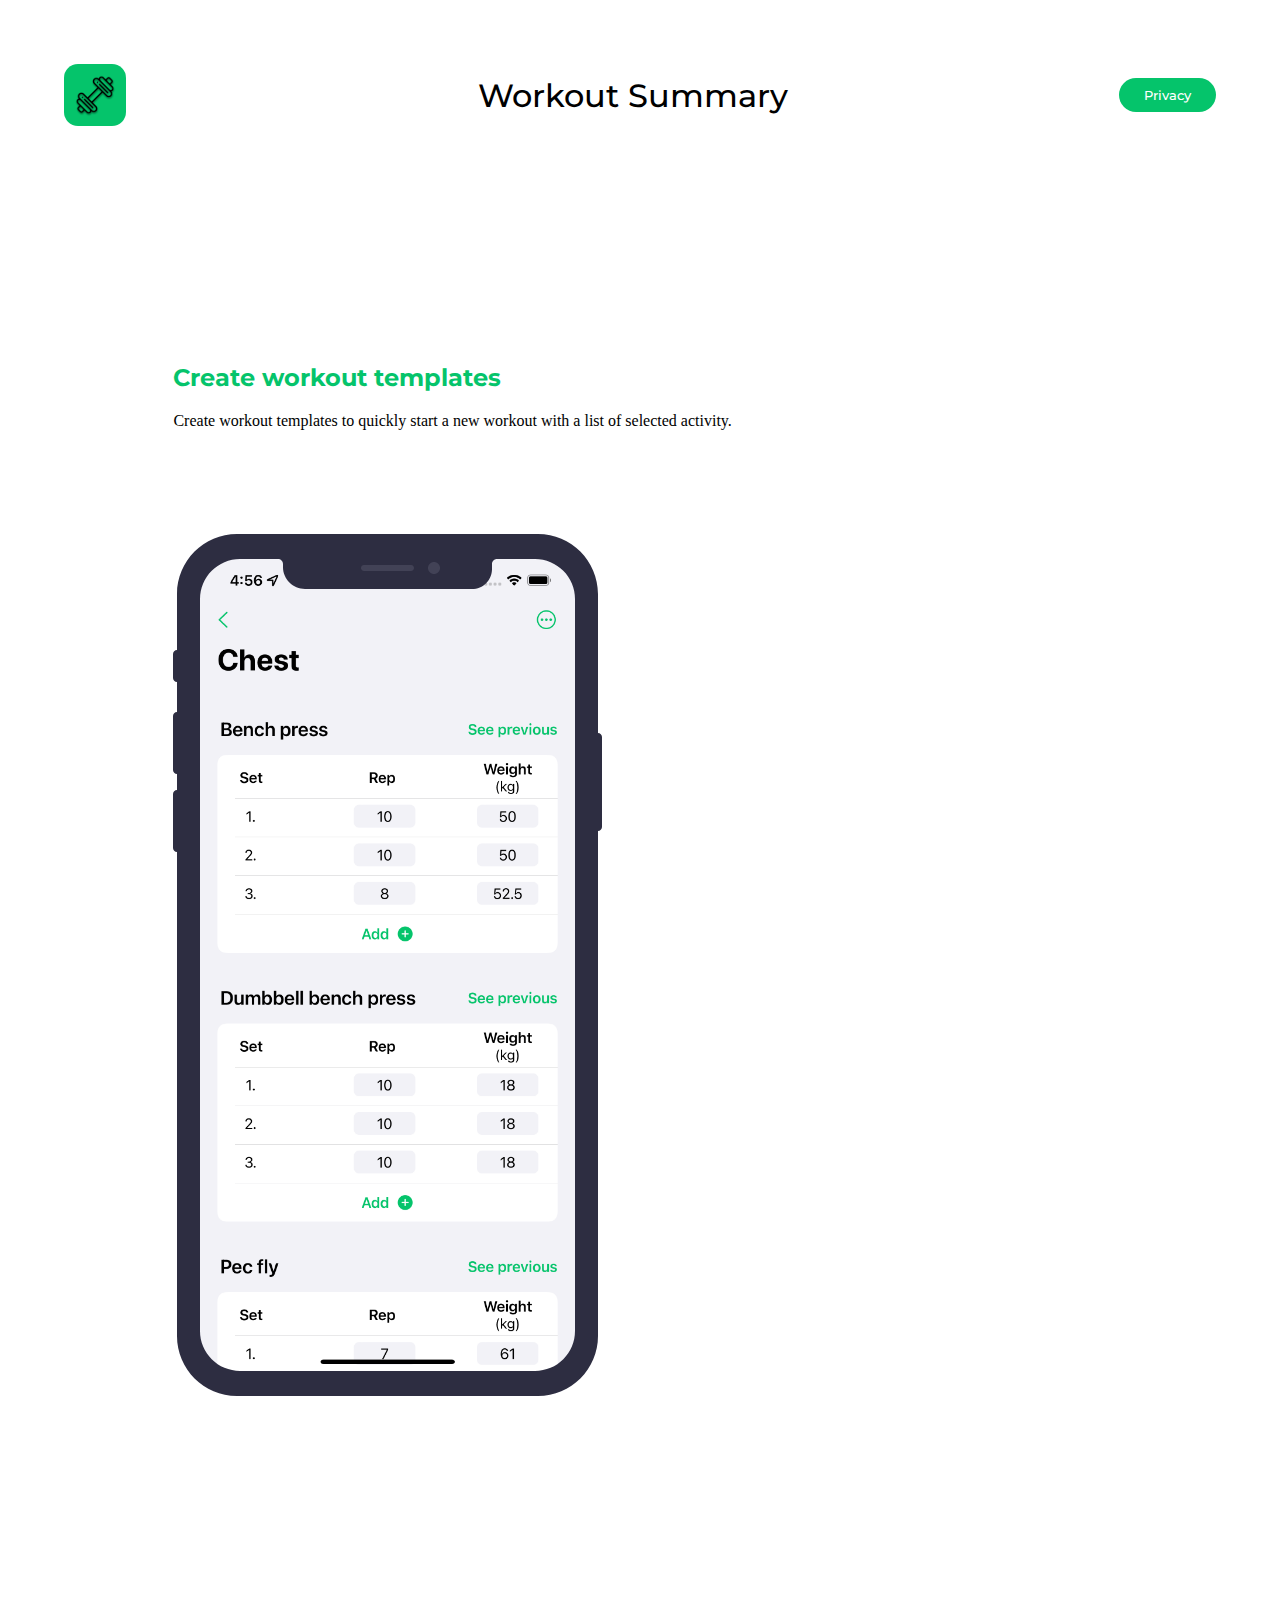
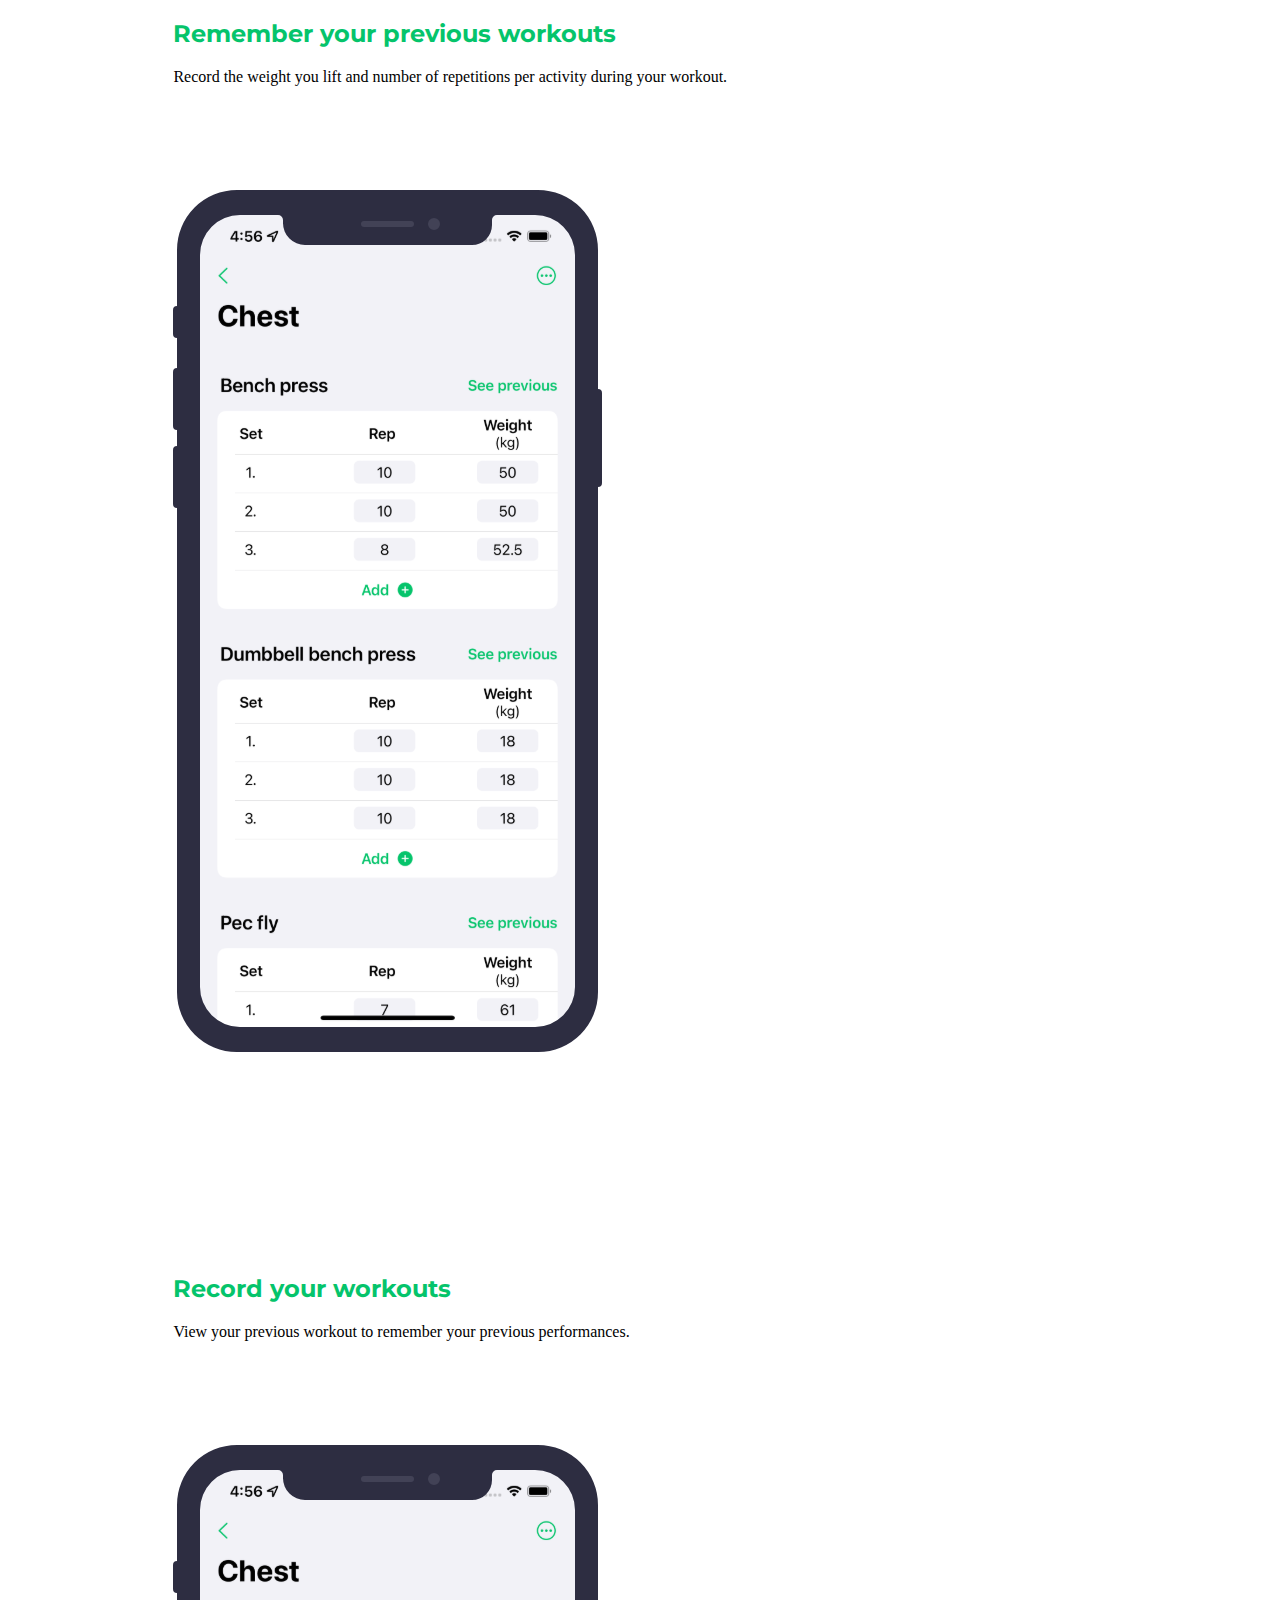
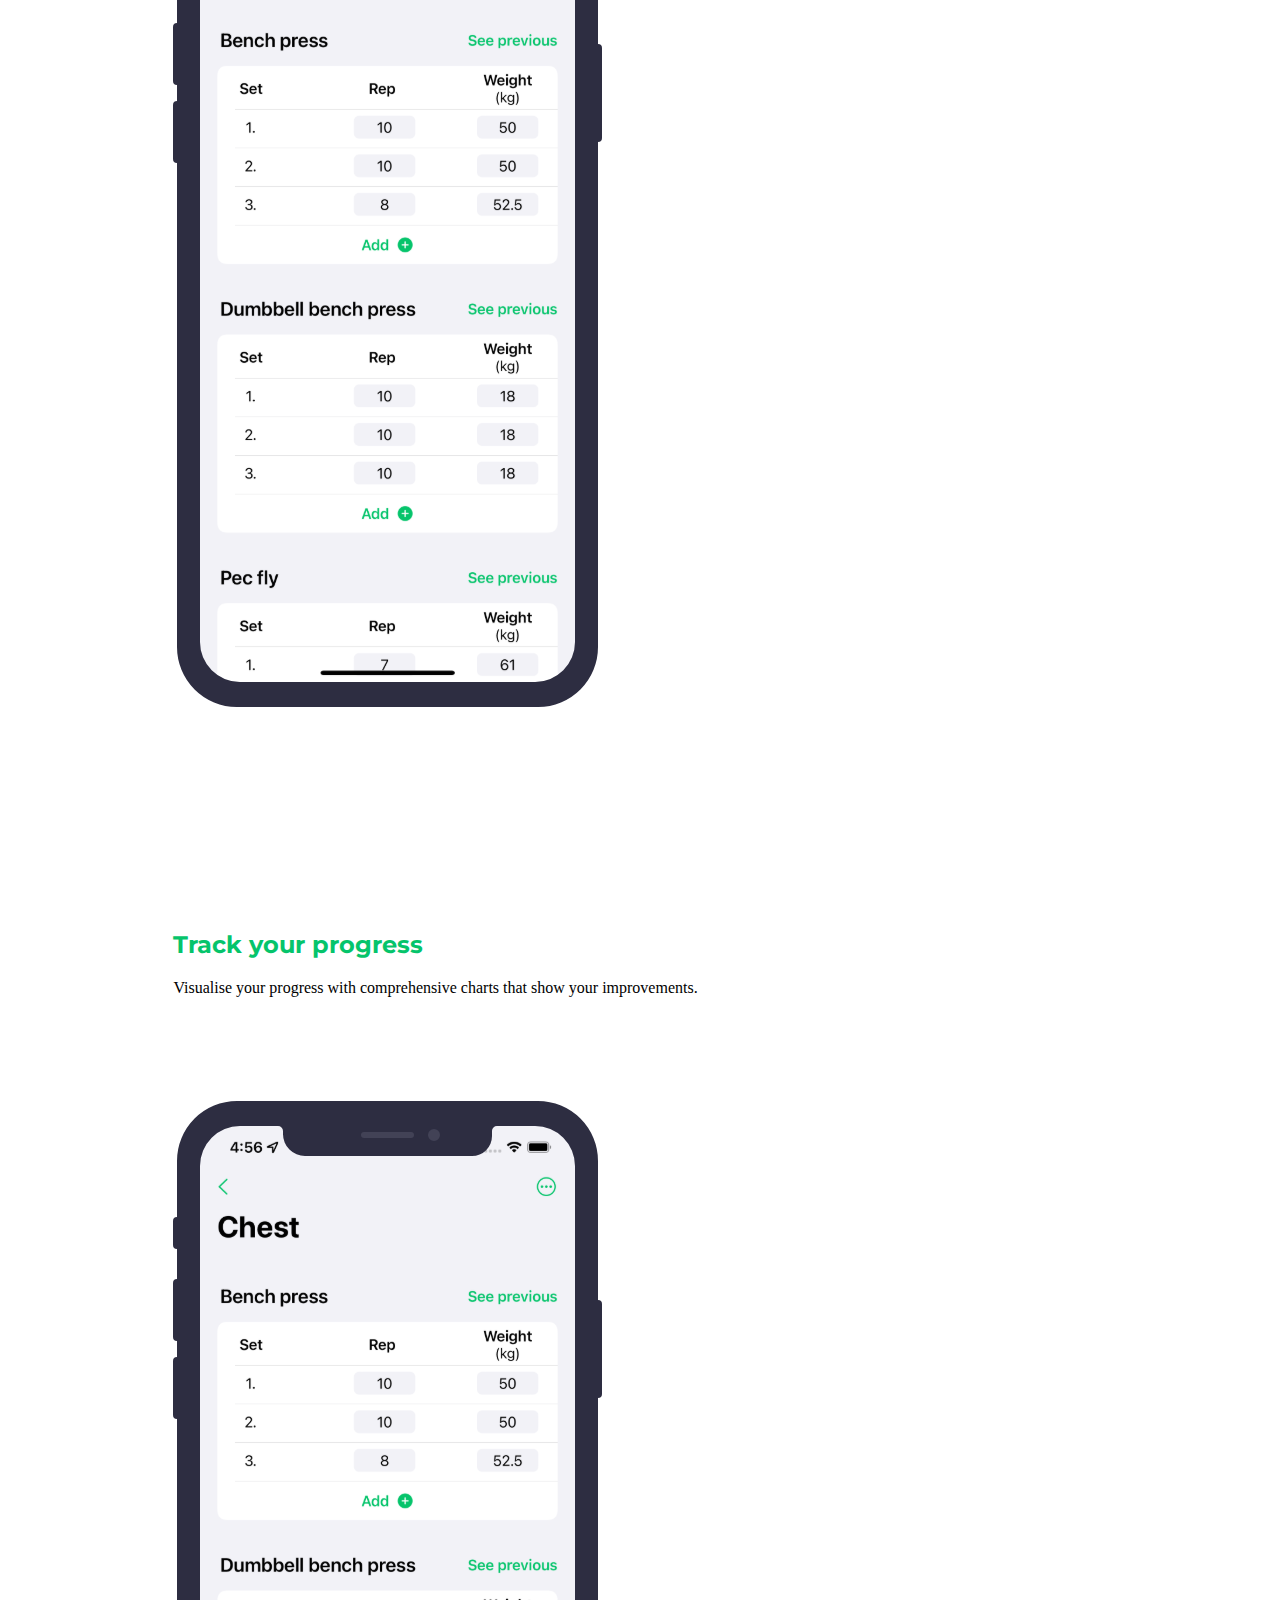
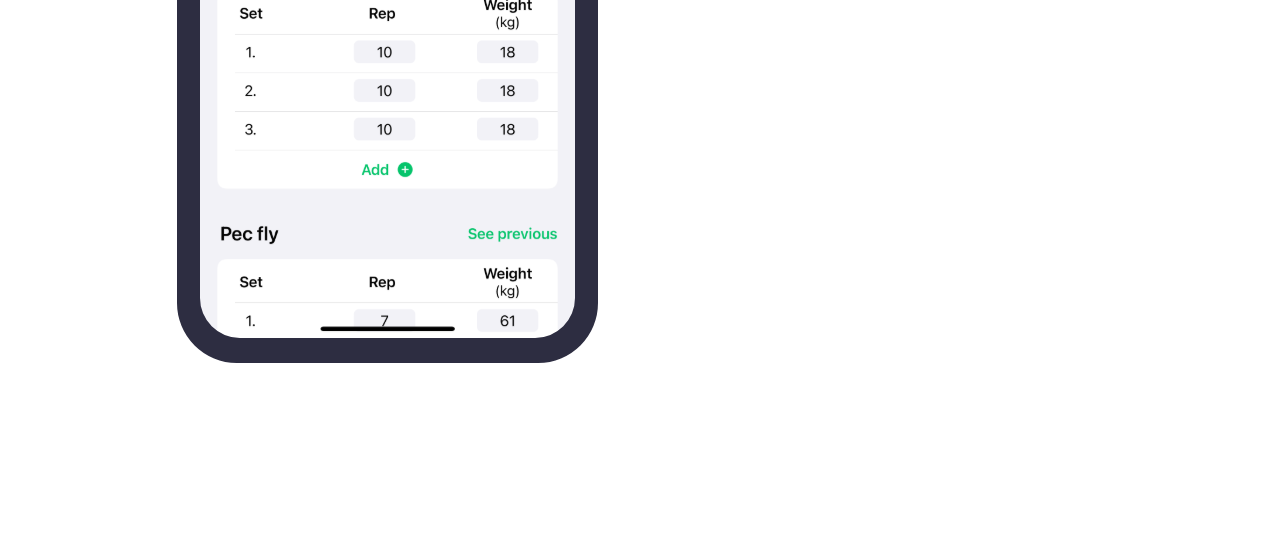
==== index.html @ c7b6e9f0 "Update" ====
<!Doctype html>
<head>
    <title>Workout Summary - The easiest way to record your workouts.</title>
    <meta http-equiv="Content-Type" content="text/html; charset=UTF-8" />
    <meta name="Mael RB">
    <link rel="stylesheet" href="styles/styles.css">
  </head>

  <body>
    <header>
        <img class="logo" src="images/logo.svg" alt="logo">
        <h1>Workout Summary</h1>
        <a class="cta" href="privacyPolicy.html"><button>Privacy</button></a>
    </header>


    <div class="list">

        <div class="item">

        <div class="description">
            <h2>Create workout templates</h2>
            <p class="description">
                Create workout templates to quickly start a new workout with a list of selected activity.
            </p>
        </div>

          <div class="image">
            <img class="image" src="images/black-mockup.png" />
          </div>

        </div>
      
        <div class="item">

          <div class="description">
            <h2>Remember your previous workouts</h2>
            <p class="description">
                Record the weight you lift and number of repetitions per activity during your workout.
            </p>
          </div>

          <div class="image">
            <img class="image" src="images/black-mockup.svg" />
          </div>

        </div>

        <div class="item">
  
            <div class="description">
              <h2>Record your workouts</h2>
              <p class="description">
                View your previous workout to remember your previous performances.
              </p>
            </div>

            <div class="image">
                <img class="image" src="images/black-mockup.svg" />
            </div>
  
          </div>

          <div class="item">
  
            <div class="description">
              <h2>Track your progress</h2>
              <p class="description">
                Visualise your progress with comprehensive charts that show your improvements.
              </p>
            </div>

            <div class="image">
                <img class="image" src="images/black-mockup.svg" />
            </div>
  
          </div>

      </div>

  </body>

</html>
---- styles/styles.css ----
@import url('https://fonts.googleapis.com/css?family=Montserrat:500');
@import url('https://fonts.googleapis.com/css?family=Montserrat:300');

* {
    box-sizing: border-box;
    margin: 0;
    padding: 0;
    background-color: #ffffff;
}

h1 {
    font-family: "Montserrat", sans-serif;
    font-weight: 500;
    color: #000000;
    text-decoration: none;
}

h2 {
    font-family: "Montserrat", sans-serif;
    color: #05C46B;
    padding-bottom: 20px;
}

header {
    display: flex;
    justify-content: space-between;
    align-items: center;
    padding: 5%;
}

div {
    padding: 5%;
}

.logo {
    padding-right: 20px;
}



button {
    font-family: "Montserrat", sans-serif;
    font-weight: 500;
    padding: 9px 25px;
    background-color: #05C46B;
    border: none;
    border-radius: 50px;
    cursor: pointer;
    transition: all 0.3s ease 0s;
    color: white;
}

.image {
    align-items: center;
}
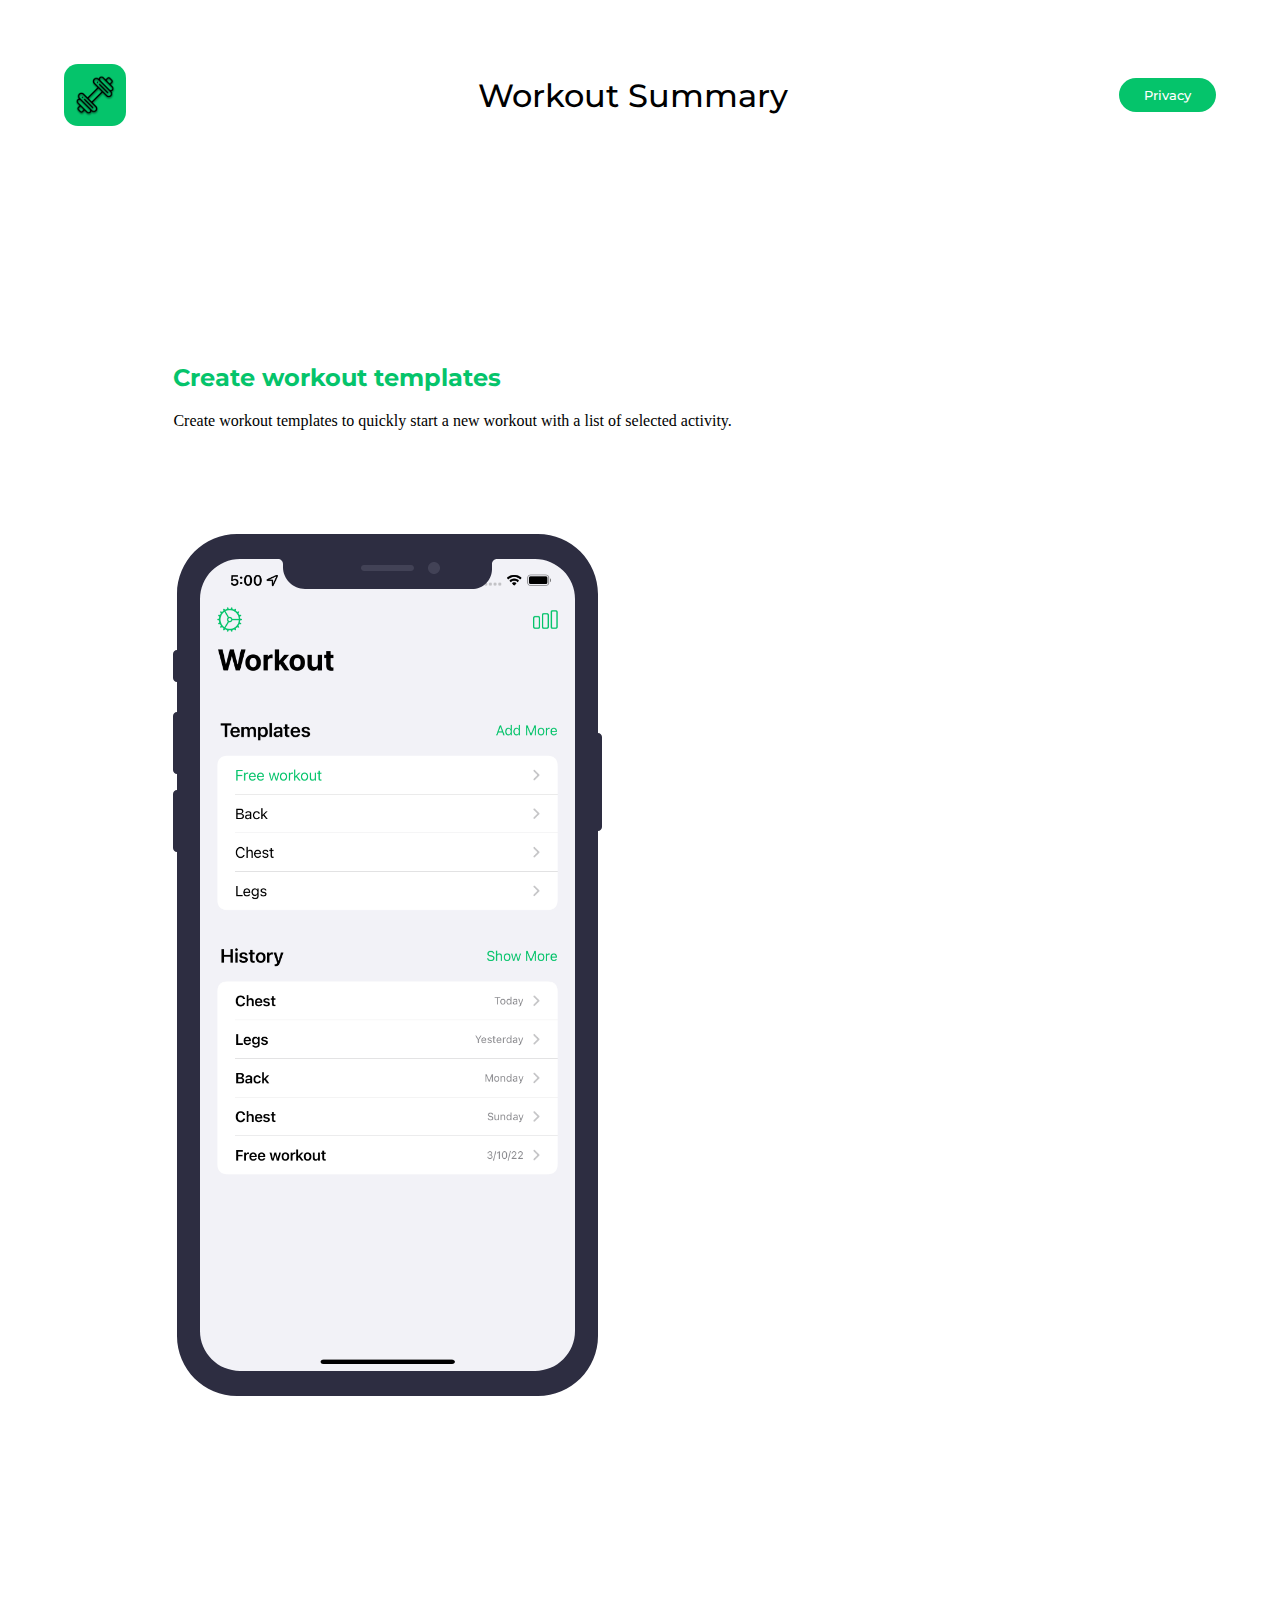
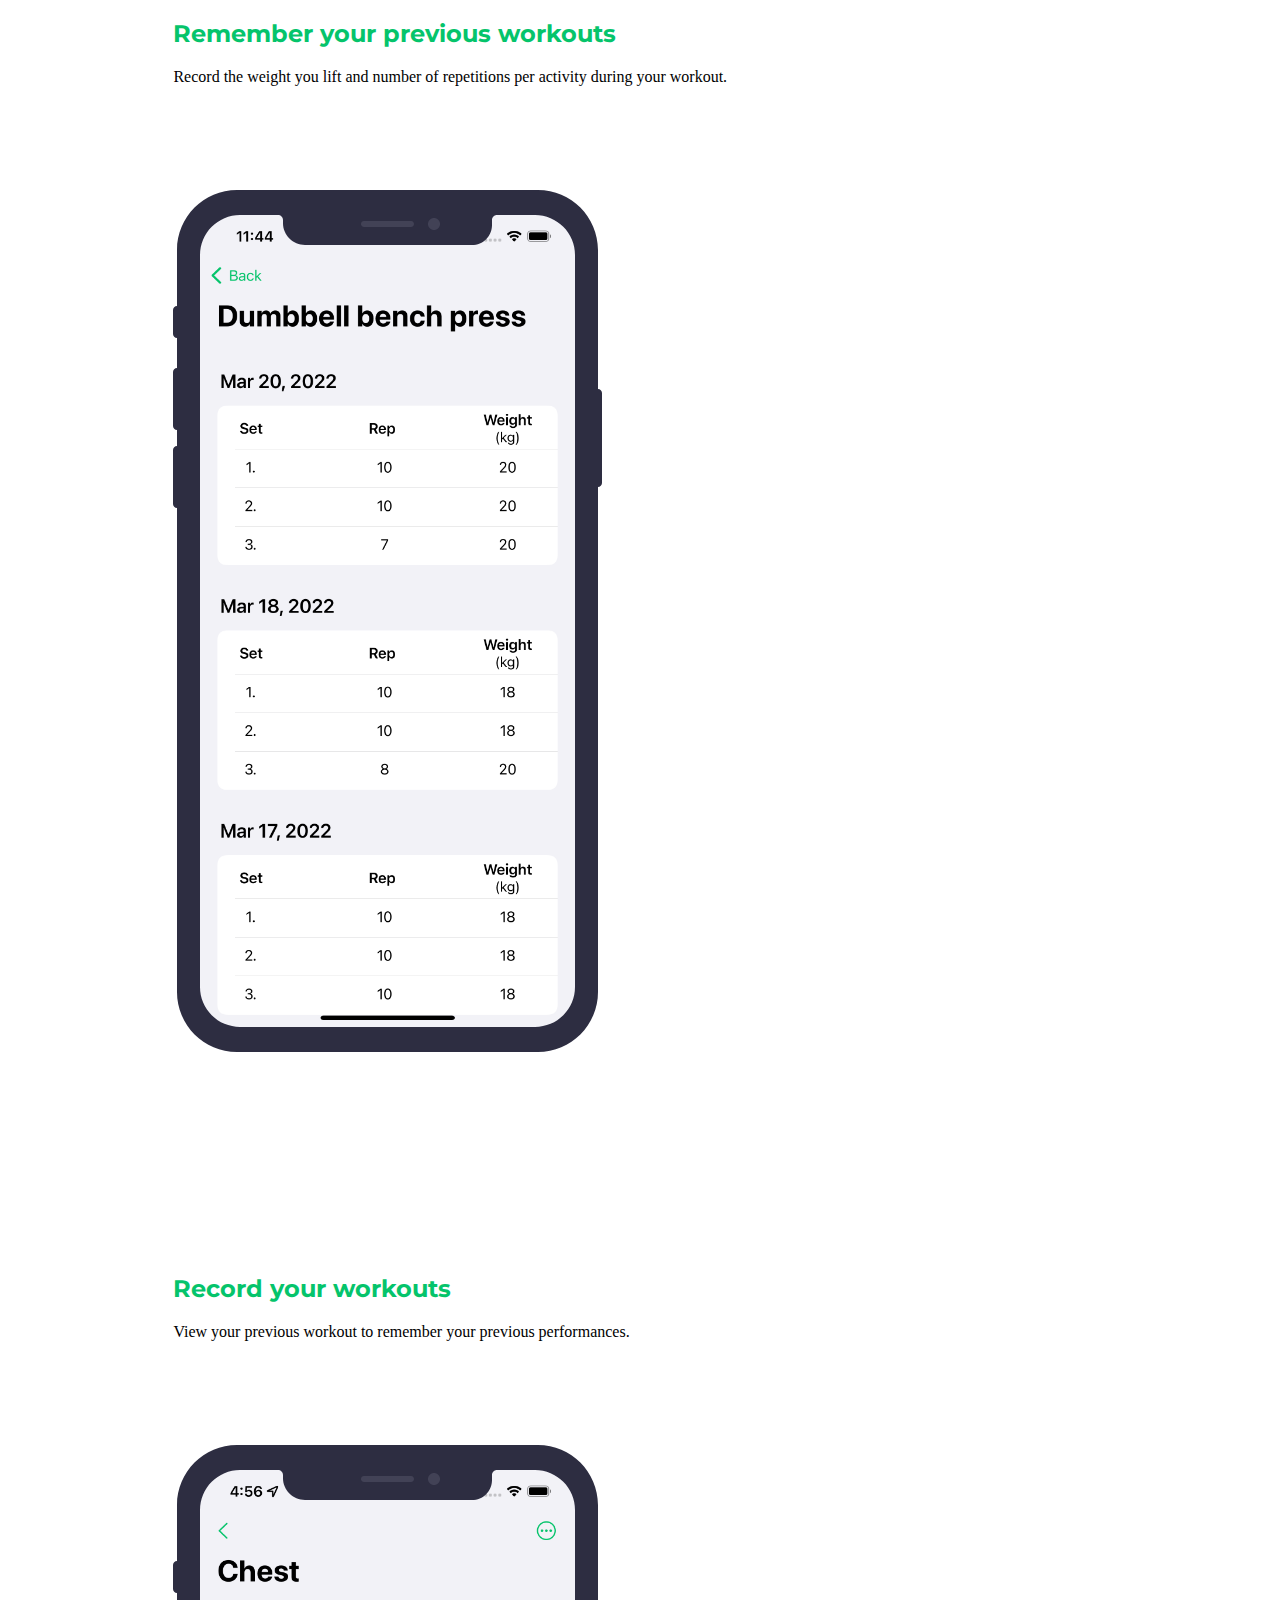
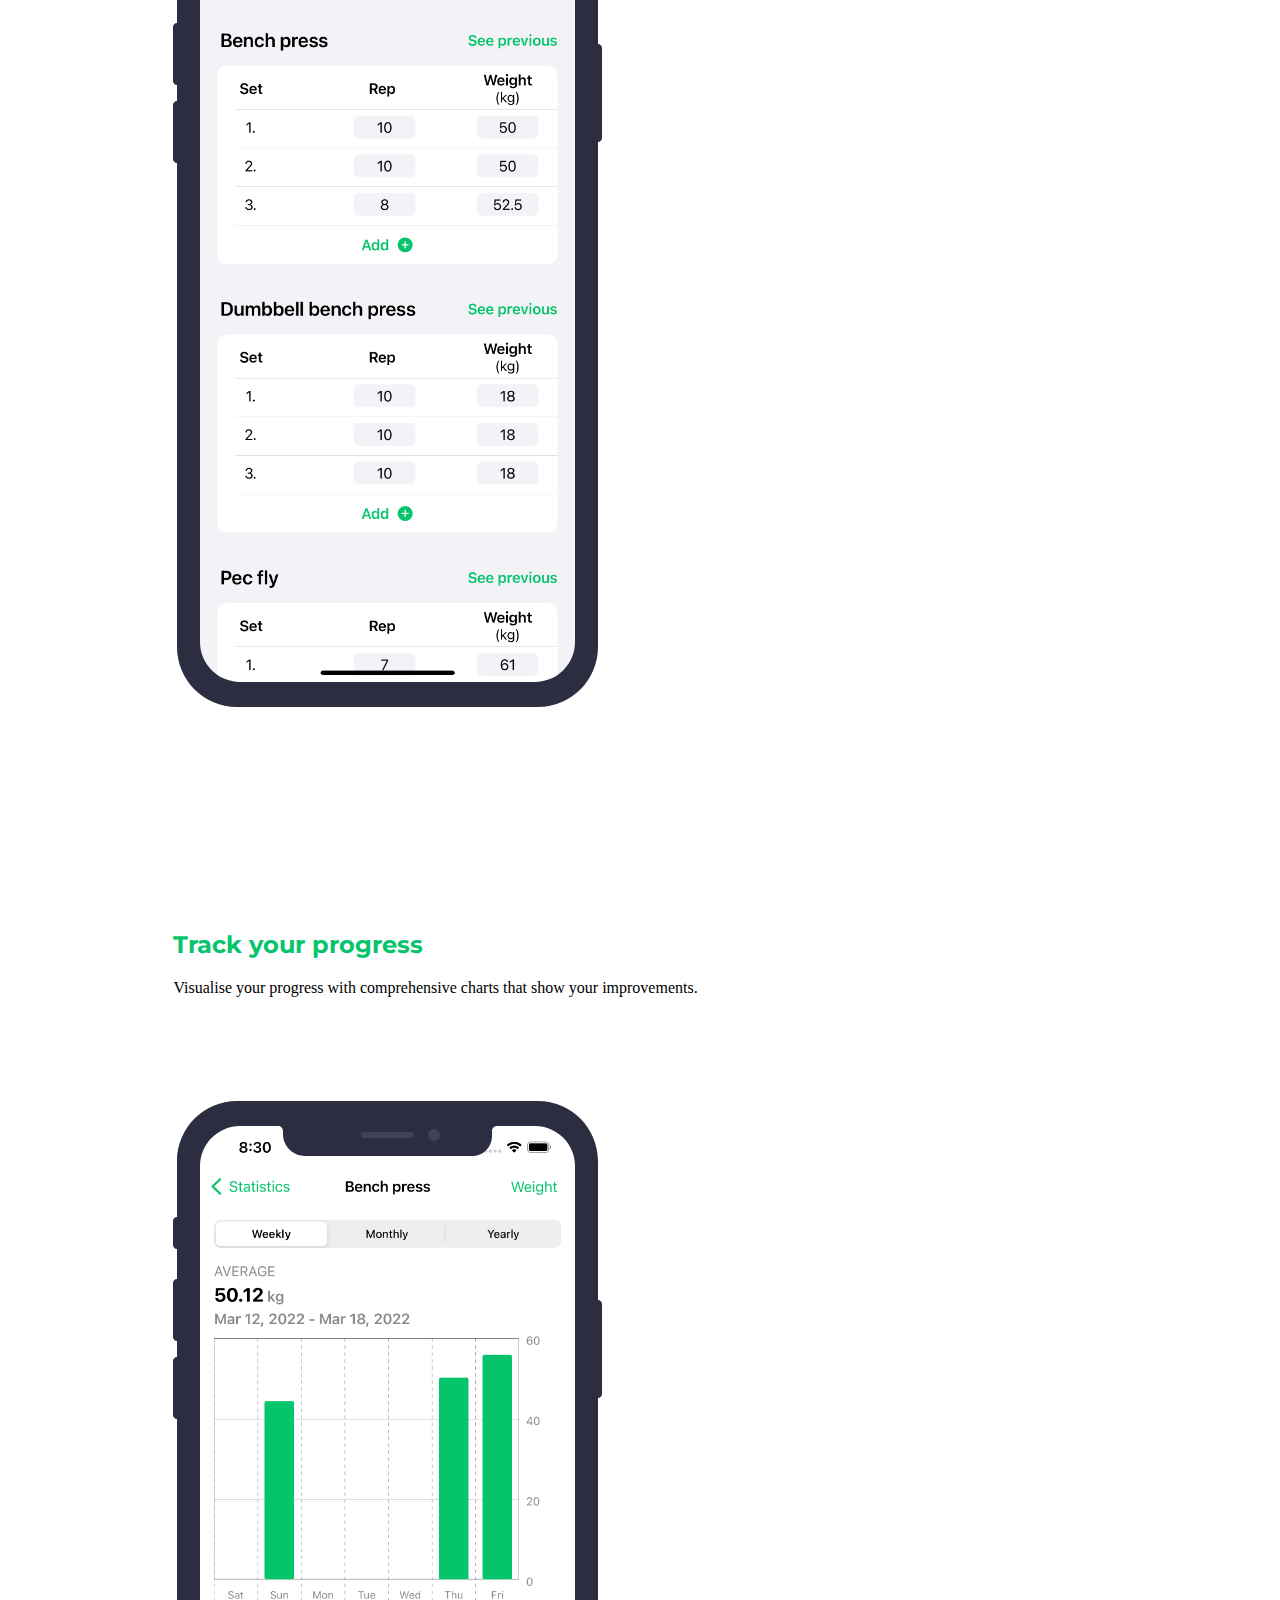
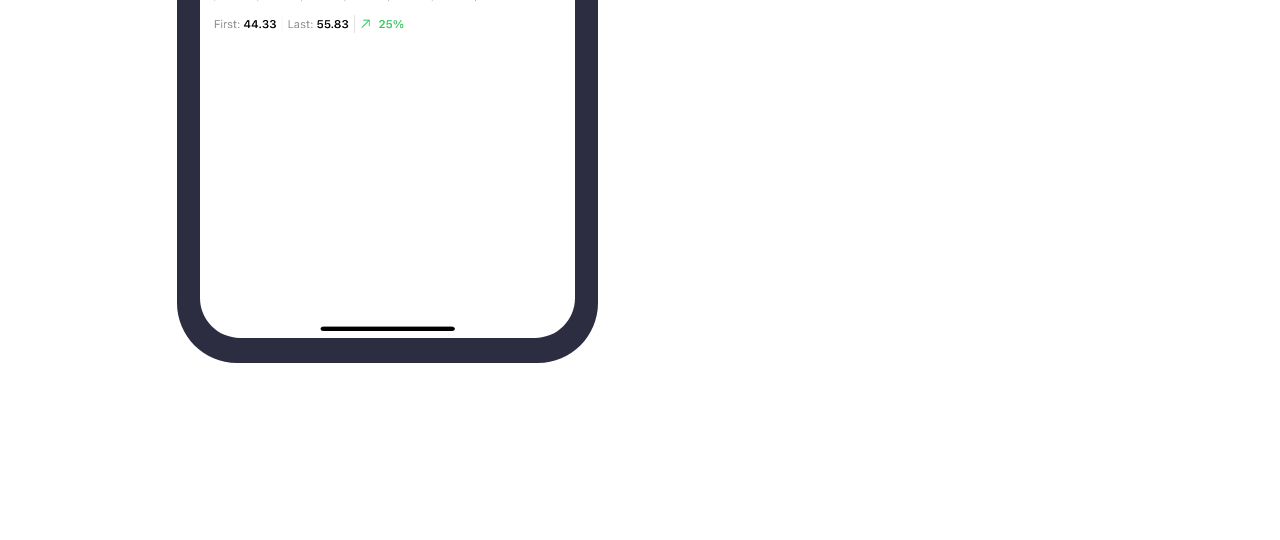
==== commit 251c8133: "Add mockups" ====
--- a/index.html
+++ b/index.html
@@ -26,7 +26,7 @@
         </div>
 
           <div class="image">
-            <img class="image" src="images/black-mockup.png" />
+            <img class="image" src="images/main-mockup.png" />
           </div>
 
         </div>
@@ -41,7 +41,7 @@
           </div>
 
           <div class="image">
-            <img class="image" src="images/black-mockup.svg" />
+            <img class="image" src="images/history-mockup.png" />
           </div>
 
         </div>
@@ -56,7 +56,7 @@
             </div>
 
             <div class="image">
-                <img class="image" src="images/black-mockup.svg" />
+                <img class="image" src="images/record-mockup.png" />
             </div>
   
           </div>
@@ -71,7 +71,7 @@
             </div>
 
             <div class="image">
-                <img class="image" src="images/black-mockup.svg" />
+                <img class="image" src="images/stats-mockup.png" />
             </div>
   
           </div>
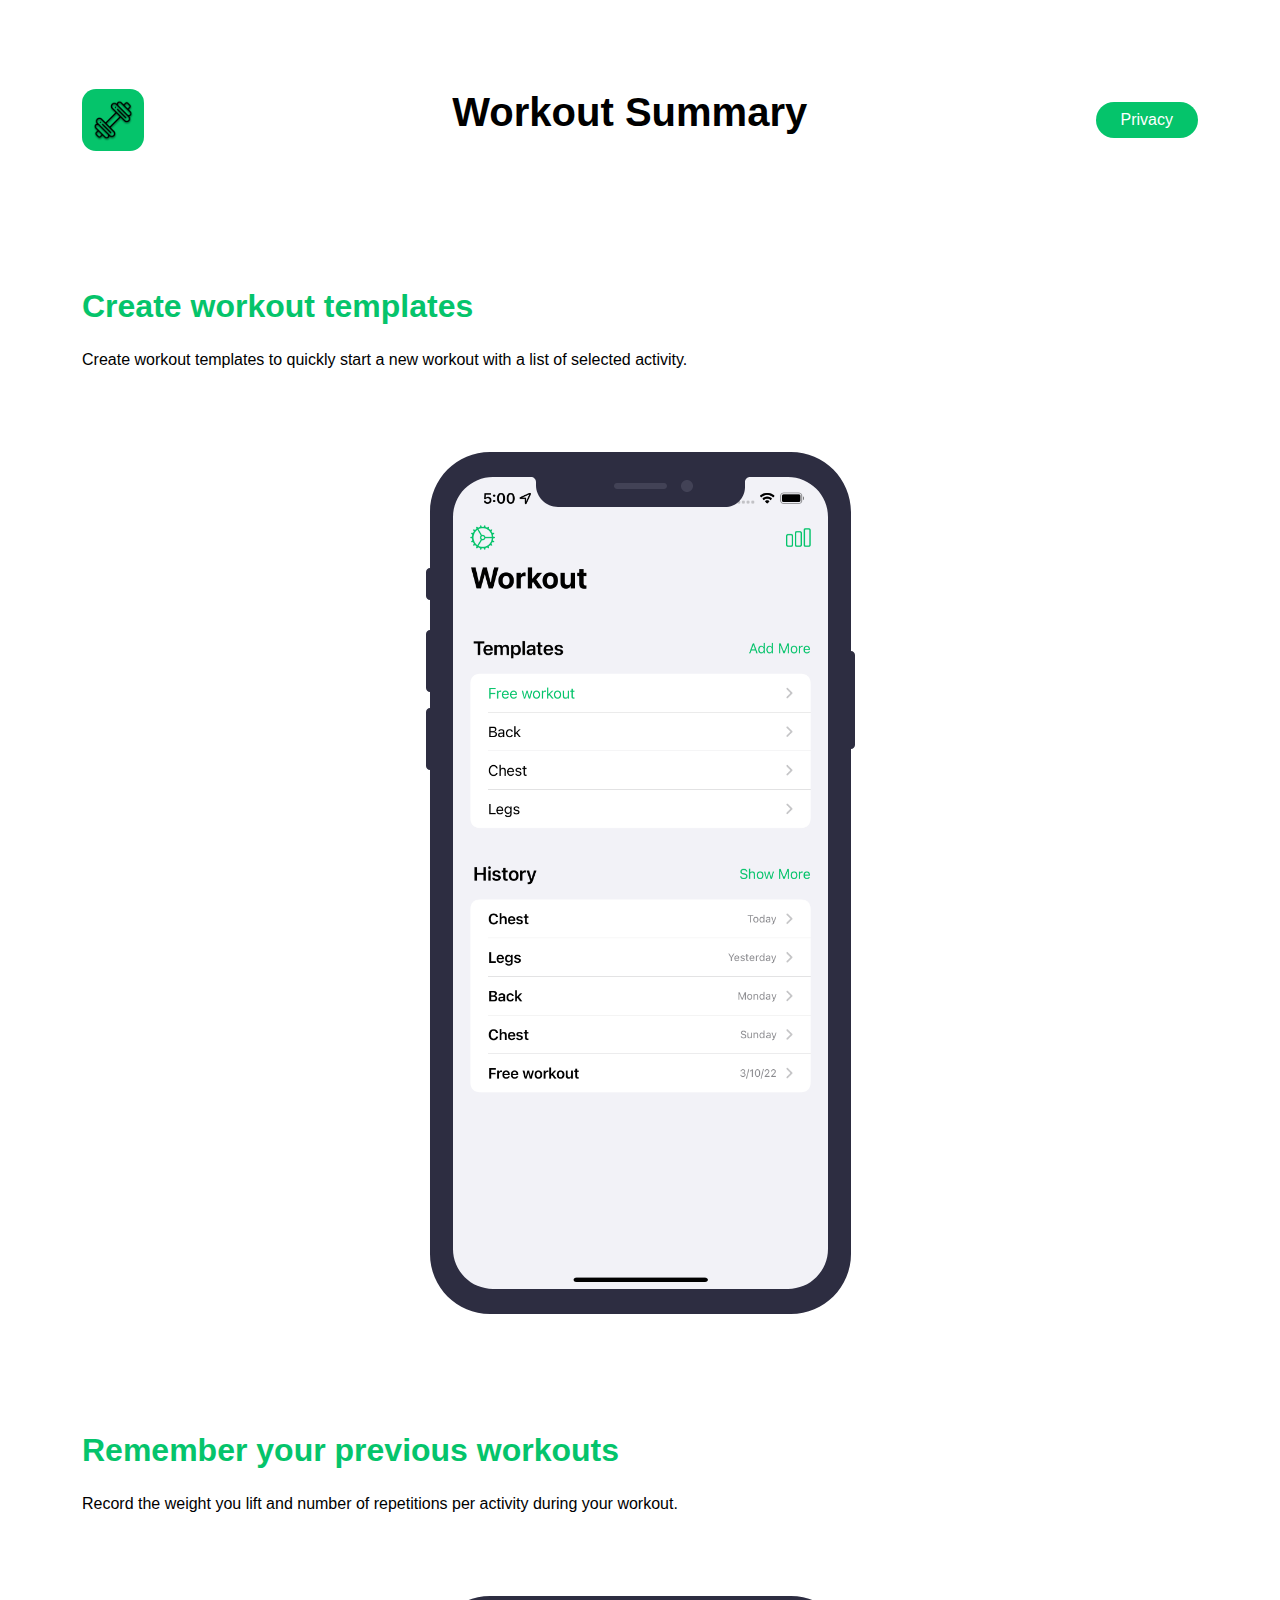
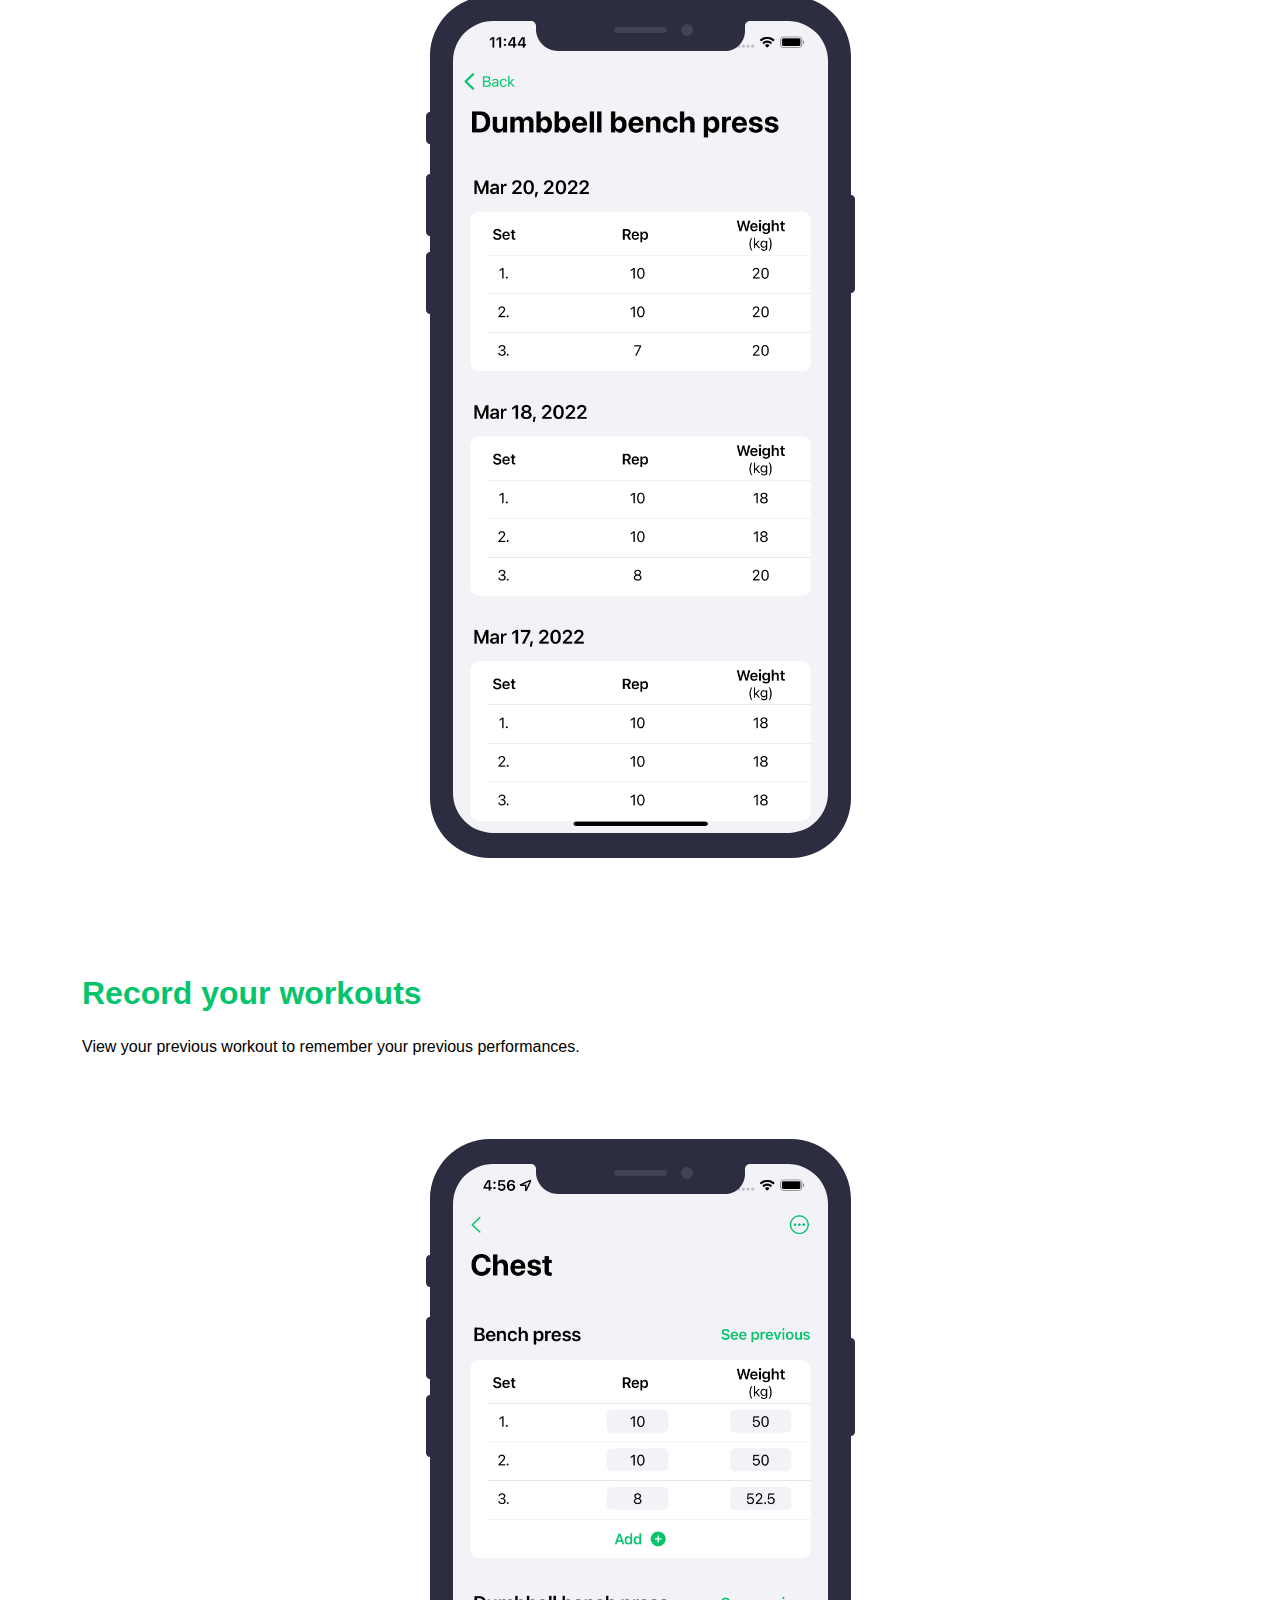
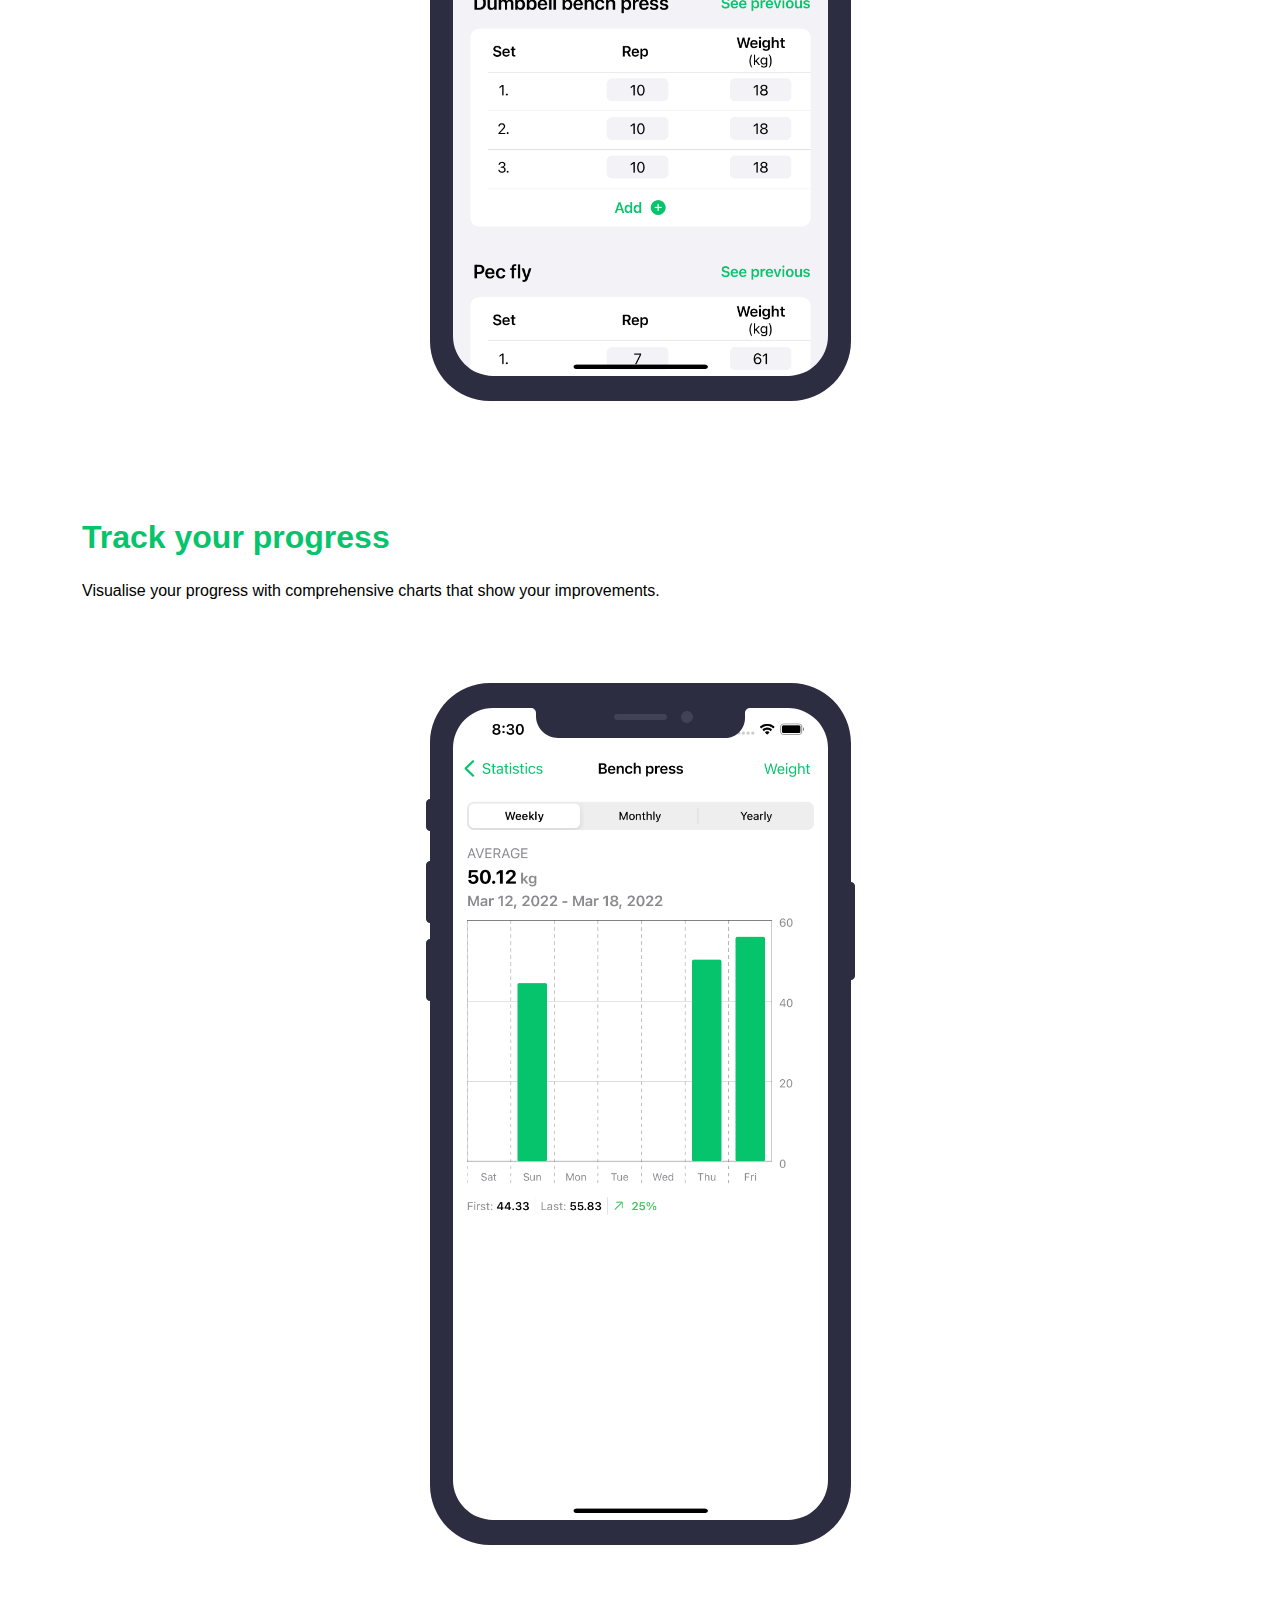
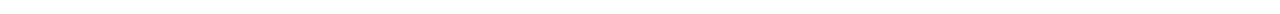
==== commit edb3b246: "Update" ====
--- a/index.html
+++ b/index.html
@@ -4,6 +4,7 @@
     <meta http-equiv="Content-Type" content="text/html; charset=UTF-8" />
     <meta name="Mael RB">
     <link rel="stylesheet" href="styles/styles.css">
+    <link rel="icon" type="image/x-icon" href="/images/logo.svg">
   </head>
 
   <body>
@@ -14,69 +15,49 @@
     </header>
 
 
-    <div class="list">
+    <div class="description">
+        <h2>Create workout templates</h2>
+        <p class="description">
+            Create workout templates to quickly start a new workout with a list of selected activity.
+        </p>
+    </div>
 
-        <div class="item">
+    <div class="image">
+        <img class="image" src="images/main-mockup.png" />
+    </div>
+  
+    <div class="description">
+        <h2>Remember your previous workouts</h2>
+        <p class="description">
+            Record the weight you lift and number of repetitions per activity during your workout.
+        </p>
+    </div>
 
-        <div class="description">
-            <h2>Create workout templates</h2>
-            <p class="description">
-                Create workout templates to quickly start a new workout with a list of selected activity.
-            </p>
-        </div>
+    <div class="image">
+        <img class="image" src="images/history-mockup.png" />
+    </div>
 
-          <div class="image">
-            <img class="image" src="images/main-mockup.png" />
-          </div>
+    <div class="description">
+        <h2>Record your workouts</h2>
+        <p class="description">
+          View your previous workout to remember your previous performances.
+        </p>
+    </div>
 
-        </div>
-      
-        <div class="item">
+    <div class="image">
+        <img class="image" src="images/record-mockup.png" />
+    </div>
 
-          <div class="description">
-            <h2>Remember your previous workouts</h2>
-            <p class="description">
-                Record the weight you lift and number of repetitions per activity during your workout.
-            </p>
-          </div>
+    <div class="description">
+        <h2>Track your progress</h2>
+        <p class="description">
+          Visualise your progress with comprehensive charts that show your improvements.
+        </p>
+    </div>
 
-          <div class="image">
-            <img class="image" src="images/history-mockup.png" />
-          </div>
-
-        </div>
-
-        <div class="item">
-  
-            <div class="description">
-              <h2>Record your workouts</h2>
-              <p class="description">
-                View your previous workout to remember your previous performances.
-              </p>
-            </div>
-
-            <div class="image">
-                <img class="image" src="images/record-mockup.png" />
-            </div>
-  
-          </div>
-
-          <div class="item">
-  
-            <div class="description">
-              <h2>Track your progress</h2>
-              <p class="description">
-                Visualise your progress with comprehensive charts that show your improvements.
-              </p>
-            </div>
-
-            <div class="image">
-                <img class="image" src="images/stats-mockup.png" />
-            </div>
-  
-          </div>
-
-      </div>
+    <div class="image">
+        <img class="image" src="images/stats-mockup.png" />
+    </div>
 
   </body>
 
--- a/styles/styles.css
+++ b/styles/styles.css
@@ -1,24 +1,24 @@
-@import url('https://fonts.googleapis.com/css?family=Montserrat:500');
-@import url('https://fonts.googleapis.com/css?family=Montserrat:300');
-
-* {
-    box-sizing: border-box;
-    margin: 0;
-    padding: 0;
-    background-color: #ffffff;
+body {
+    background: #fff;
+    color: #000;
+    font-family: Helvetica Neue, Helvetica, Arial, sans-serif;
+    font-size: 16px;
+    line-height: 28px;
+    margin:0;
+    padding: 20px;
 }
 
+
 h1 {
-    font-family: "Montserrat", sans-serif;
-    font-weight: 500;
+    font-family: Helvetica Neue, Helvetica, Arial, sans-serif;
+    font-size: 32px;
     color: #000000;
     text-decoration: none;
 }
 
-h2 {
-    font-family: "Montserrat", sans-serif;
-    color: #05C46B;
-    padding-bottom: 20px;
+p {
+    font-family: Helvetica Neue, Helvetica, Arial, sans-serif;
+    font-size: 16px;
 }
 
 header {
@@ -26,6 +26,19 @@
     justify-content: space-between;
     align-items: center;
     padding: 5%;
+}
+
+button {
+    font-family: Helvetica Neue, Helvetica, Arial, sans-serif;
+    font-size: 16px;
+    font-weight: 500;
+    padding: 9px 25px;
+    background-color: #05C46B;
+    border: none;
+    border-radius: 50px;
+    cursor: pointer;
+    transition: all 0.3s ease 0s;
+    color: white;
 }
 
 div {
@@ -36,20 +49,122 @@
     padding-right: 20px;
 }
 
+h1, h2, h3, h4, h5, h6, li, p {
+    margin:0 0 16px
+}
+
+h1 {
+    font-size: 40px;
+    line-height:60px
+}
+
+h1, h2 {
+    font-weight:700;
+}
+
+h2 {
+    font-size: 32px;
+    line-height:48px;
+    color: #05C46B;
+}
+
+h3 {
+    font-size: 24px;
+    line-height:36px
+}
+
+h3, h4 {
+    font-weight:700
+}
+
+h4 {
+    font-size: 20px;
+    line-height:30px
+}
+
+h5, h6 {
+    font-size: 16px;
+    line-height: 24px;
+    font-weight:700
+}
+
+a {
+    text-decoration: none;
+    cursor: pointer;
+    color:#000
+}
+
+p {
+    font-size: 16px;
+}
 
 
-button {
-    font-family: "Montserrat", sans-serif;
-    font-weight: 500;
-    padding: 9px 25px;
-    background-color: #05C46B;
-    border: none;
-    border-radius: 50px;
-    cursor: pointer;
-    transition: all 0.3s ease 0s;
-    color: white;
+.visible {
+    display:block
+}
+
+.hidden {
+    display:none
+}
+
+.page {
+    width:100%
+}
+
+.container {
+    position: relative;
+    width: 90%;
+    max-width: 1024px;
+    margin:0 auto
+}
+
+.header {
+    padding:16px 0
+}
+
+.header .title {
+    font-size: 28px;
+    line-height: 42px;
+    font-weight:700
+}
+
+.content {
+    padding-bottom:32px
+}
+
+.translations-list-container {
+    border-bottom: 1px solid #eee;
+    padding-bottom: 16px;
+    margin:0 0 32px
+}
+
+.translations-list-container .translations-list {
+    margin: 0;
+    padding: 0;
+    list-style:none
+}
+
+.translations-list-container .translations-list .translations-list-item {
+    display: inline-block;
+    padding: 0;
+    margin: 0 8px 8px 0;
+    font-weight: 700;
+    color:#553df4
+}
+
+.translations-list-container .translations-list .translations-list-item a {
+    display: inline-block;
+    color: #553df4;
+    border: 1px solid #553df4;
+    border-radius: 32px;
+    padding: 4px 16px
 }
 
 .image {
-    align-items: center;
-}+    padding: 0;
+    padding-bottom: 2%;
+    display: block;
+    margin-left: auto;
+    margin-right: auto;
+}
+
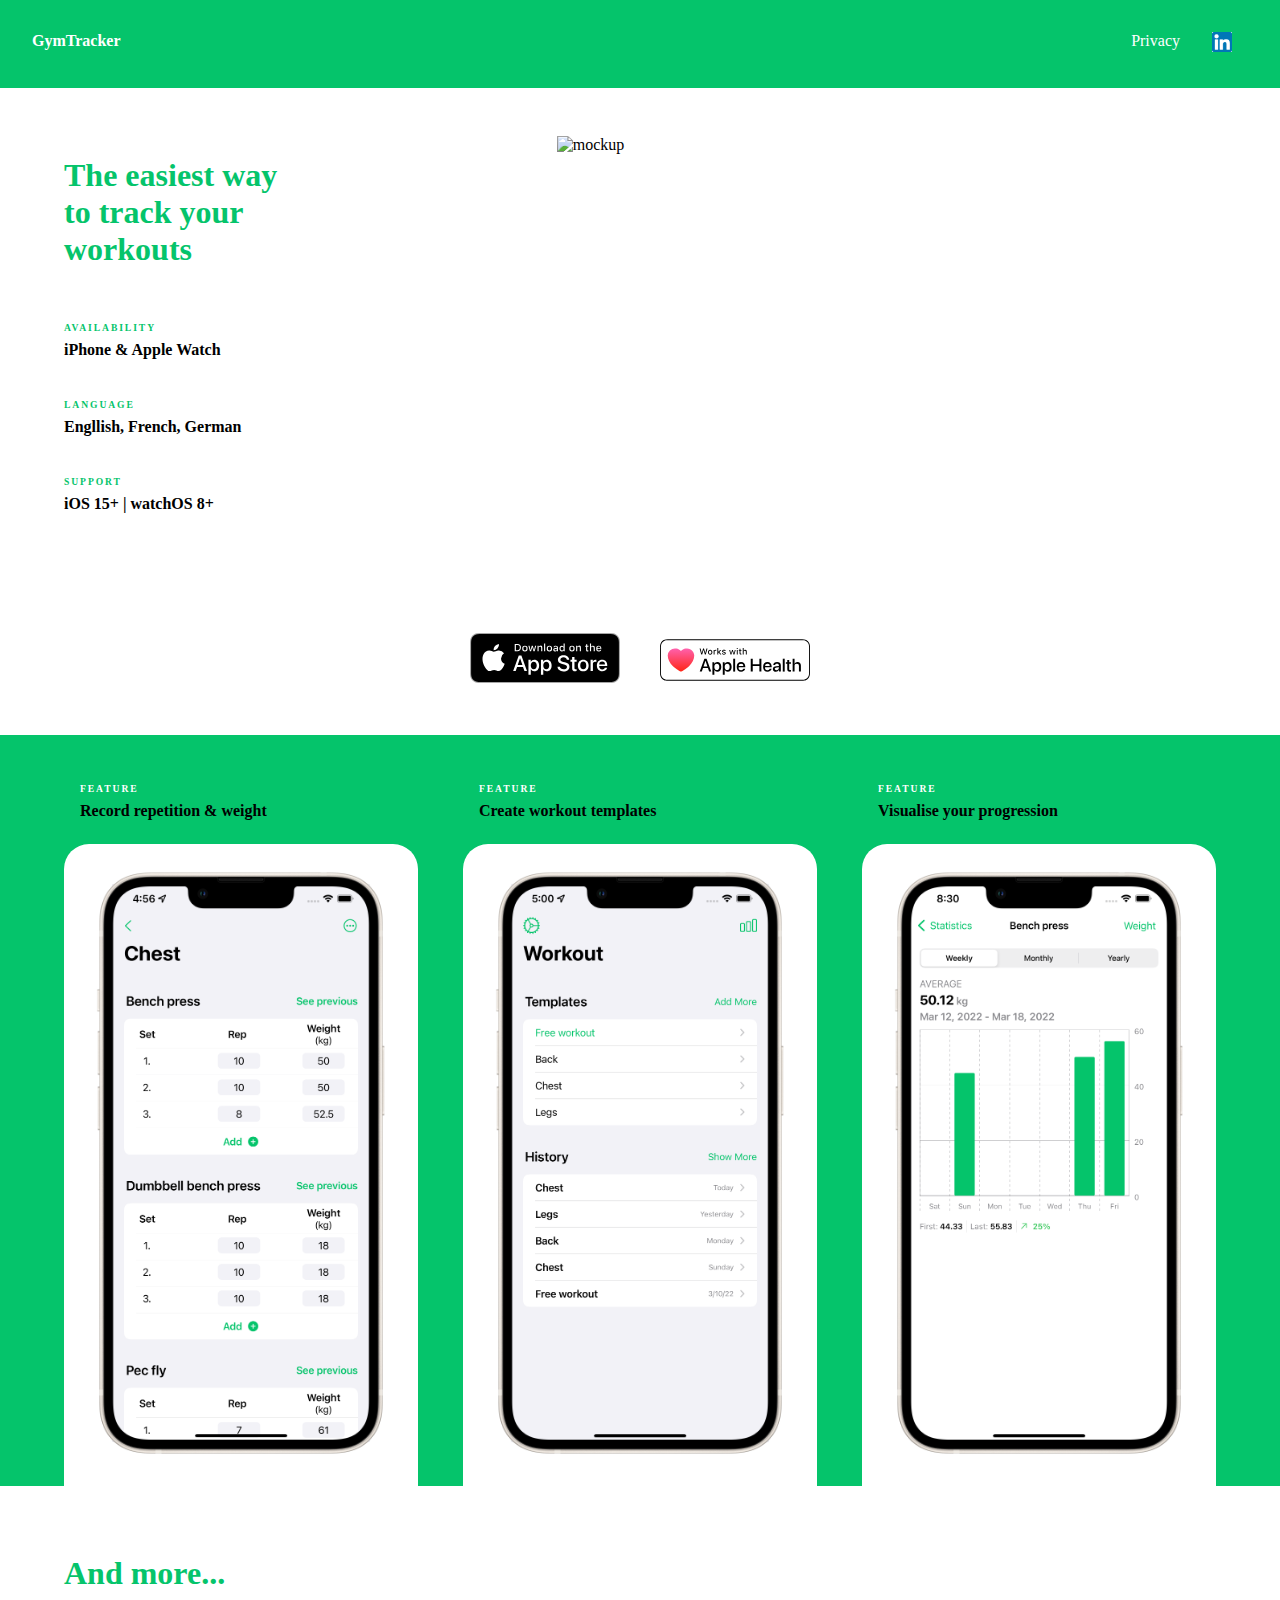
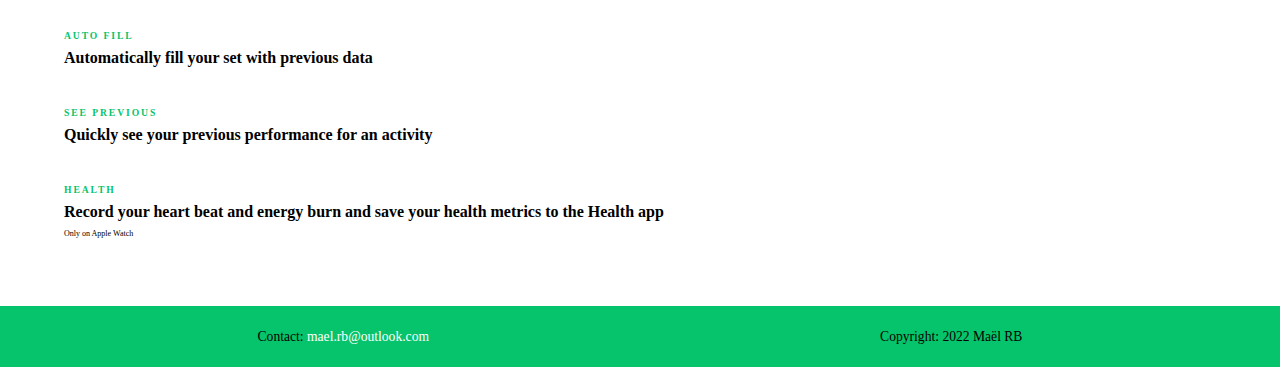
==== commit 22216a81: "New website" ====
--- a/index.html
+++ b/index.html
@@ -1,65 +1,115 @@
-<!Doctype html>
+<!DOCTYPE html>
+<html lang="en">
 <head>
-    <title>Workout Summary - The easiest way to record your workouts.</title>
-    <meta http-equiv="Content-Type" content="text/html; charset=UTF-8" />
-    <meta name="Mael RB">
-    <link rel="stylesheet" href="styles/styles.css">
-    <link rel="icon" type="image/x-icon" href="/images/logo.svg">
-  </head>
+    <meta charset="UTF-8">
+    <meta http-equiv="X-UA-Compatible" content="IE=edge">
+    <meta name="viewport" content="width=device-width, initial-scale=1.0">
+    <title>GymTracker</title>
+    <link rel="stylesheet" href="css/main.css">
+</head>
+<body>
+    <div class="nav-container">
+        <header>
+            <a href="index.html" class="logo">GymTracker</a>
 
-  <body>
-    <header>
-        <img class="logo" src="images/logo.svg" alt="logo">
-        <h1>Workout Summary</h1>
-        <a class="cta" href="privacyPolicy.html"><button>Privacy</button></a>
-    </header>
-
-
-    <div class="description">
-        <h2>Create workout templates</h2>
-        <p class="description">
-            Create workout templates to quickly start a new workout with a list of selected activity.
-        </p>
+            <nav>
+                <ul>
+                    <li><a href="privacy.html">Privacy</a></li>
+                    <li><a href="https://www.linkedin.com/in/maelrb/">
+                        <img class="social-icon" src="images/linkedin.png" alt="linkedin">
+                    </a></li>
+                </ul>
+            </nav>
+        </header>
     </div>
 
-    <div class="image">
-        <img class="image" src="images/main-mockup.png" />
-    </div>
-  
-    <div class="description">
-        <h2>Remember your previous workouts</h2>
-        <p class="description">
-            Record the weight you lift and number of repetitions per activity during your workout.
-        </p>
+    <div class="hero">
+        <div class="hero-grid">
+            <div class="content">
+                <h1>The easiest way to track your workouts</h1>
+                <div class="content-list">
+                    <div class="content-list-item">
+                        <p class="subtitle">Availability</p>
+                        <p>iPhone & Apple Watch</p>
+                    </div>
+                    <div class="content-list-item">
+                        <p class="subtitle">Language</p>
+                        <p>Engllish, French, German</p>
+                    </div>
+                    <div class="content-list-item">
+                        <p class="subtitle">Support</p>
+                        <p>iOS 15+ | watchOS 8+</p>
+                    </div>
+                </div>
+            </div>
+            <img class="hero-logo" src="images/iPhoneHeroMockup.svg" alt="mockup">
+        </div>
+        
+        <div class="badge">
+            <a class="hero-badge" href="https://apps.apple.com/fr/app/gymtracker-track-workouts/id1599292875?l=en"><img src="images/appStoreBadge.svg" alt="app store badge"></a>
+            <img class="hero-badge" src="images/healthBadge.svg" alt="health badge">
+        </div>
     </div>
 
-    <div class="image">
-        <img class="image" src="images/history-mockup.png" />
+    <div class="features">
+        <div class="features-list">
+            <div class="features-list-item">
+                <div class="item-title">
+                    <p class="feature-subtitle">feature</p>
+                    <p>Record repetition & weight</p>
+                </div>
+                <div class="item-container">
+                    <img src="images/mockupFeature1.svg" alt="feature mockup">
+                </div>
+            </div>
+
+            <div class="features-list-item">
+                <div class="item-title">
+                    <p class="feature-subtitle">feature</p>
+                    <p>Create workout templates</p>
+                </div>
+                <div class="item-container">
+                    <img src="images/mockupFeature2.svg" alt="feature mockup">
+                </div>
+            </div>
+
+            <div class="features-list-item">
+                <div class="item-title">
+                    <p class="feature-subtitle">feature</p>
+                    <p>Visualise your progression</p>
+                </div>
+                <div class="item-container">
+                    <img src="images/mockupFeature3.svg" alt="feature mockup">
+                </div>
+            </div>
+        </div>
     </div>
 
-    <div class="description">
-        <h2>Record your workouts</h2>
-        <p class="description">
-          View your previous workout to remember your previous performances.
-        </p>
+    <div class="more">
+        <h1>And more...</h1>
+        <div class="content_list">
+            <div class="content-list-item">
+                <p class="subtitle">Auto fill</p>
+                <p>Automatically fill your set with previous data</p>
+            </div>
+            <div class="content-list-item">
+                <p class="subtitle">See previous</p>
+                <p>Quickly see your previous performance for an activity</p>
+            </div>
+            <div class="content-list-item">
+                <p class="subtitle">Health</p>
+                <p>Record your heart beat and energy burn and save your health metrics to the Health app</p>
+                <p class="caption">Only on Apple Watch</p>
+            </div>
+        </div>
     </div>
 
-    <div class="image">
-        <img class="image" src="images/record-mockup.png" />
+    <div class="nav-container">
+        <div class="bottom-nav-container">
+            <p class="bottom-nav">Contact: <a href="mael.rb@outlook.com">mael.rb@outlook.com</a></p>
+            <p class="bottom-nav">Copyright: 2022 Maël RB</p>
+        </div>
     </div>
-
-    <div class="description">
-        <h2>Track your progress</h2>
-        <p class="description">
-          Visualise your progress with comprehensive charts that show your improvements.
-        </p>
-    </div>
-
-    <div class="image">
-        <img class="image" src="images/stats-mockup.png" />
-    </div>
-
-  </body>
-
+</body>
 </html>
 
--- a/css/main.css
+++ b/css/main.css
@@ -0,0 +1,232 @@
+body {
+  height: 100vh;
+  margin: 0;
+  font-family: "Helvetica Neue";
+}
+
+ul {
+  list-style-type: none;
+  margin: 0;
+  padding: 0;
+}
+
+a {
+  text-decoration: none;
+}
+
+img {
+  width: 100%;
+}
+
+h1 {
+  color: #05C46B;
+  font-weight: bold;
+}
+
+p {
+  font-weight: bold;
+  margin: .5em 0;
+}
+
+.nav-container {
+  background: #05C46B;
+}
+
+.nav-container a {
+  color: white;
+}
+
+header {
+  display: -webkit-box;
+  display: -ms-flexbox;
+  display: flex;
+  -webkit-box-pack: justify;
+      -ms-flex-pack: justify;
+          justify-content: space-between;
+  padding: 2em;
+}
+
+header .logo {
+  font-weight: bold;
+}
+
+header nav {
+  float: right;
+}
+
+header nav ul {
+  display: -webkit-box;
+  display: -ms-flexbox;
+  display: flex;
+}
+
+header nav ul a {
+  display: block;
+  padding: 0 1em;
+}
+
+header .social-icon {
+  width: 20px;
+  background: white;
+}
+
+.hero {
+  background: white;
+  text-align: left;
+  padding: 3em 4em;
+}
+
+.content {
+  width: 220px;
+}
+
+.subtitle {
+  color: #05C46B;
+  text-transform: uppercase;
+  letter-spacing: .2em;
+  font-size: .6em;
+  font-weight: bold;
+  margin: 0;
+}
+
+.content-list {
+  padding: 1em 0;
+}
+
+.content-list-item {
+  padding: 1em 0;
+}
+
+.hero-logo {
+  display: none;
+}
+
+.badge {
+  display: -webkit-box;
+  display: -ms-flexbox;
+  display: flex;
+  -webkit-box-pack: center;
+      -ms-flex-pack: center;
+          justify-content: center;
+  padding-top: 1em;
+}
+
+.hero-badge {
+  width: 150px;
+  margin: 0 20px;
+}
+
+.features-list-item {
+  padding: 2em 4em;
+}
+
+.feature-subtitle {
+  text-transform: uppercase;
+  letter-spacing: .2em;
+  font-size: .6em;
+  font-weight: bold;
+  margin: 0;
+}
+
+.more {
+  background: white;
+  display: -ms-grid;
+  display: grid;
+  text-align: left;
+  padding: 3em 4em;
+}
+
+.caption {
+  font-weight: 100;
+  font-size: .5em;
+}
+
+.bottom-nav-container {
+  display: -webkit-box;
+  display: -ms-flexbox;
+  display: flex;
+  padding: 1em 2em;
+  -ms-flex-pack: distribute;
+      justify-content: space-around;
+}
+
+.bottom-nav {
+  font-weight: normal;
+  font-size: .85em;
+}
+
+@media only screen and (min-width: 700px) {
+  .hero-grid {
+    display: -ms-grid;
+    display: grid;
+    -ms-grid-columns: 40% auto;
+        grid-template-columns: 40% auto;
+  }
+  .hero-logo {
+    display: block;
+    -ms-flex-pack: distribute;
+        justify-content: space-around;
+    margin: 0 2em;
+    max-width: 425px;
+  }
+  .badge {
+    padding-top: 3em;
+  }
+}
+
+@media only screen and (max-width: 1250px) {
+  .features-list-item:nth-child(odd) {
+    background: #05C46B;
+  }
+  .features-list-item:nth-child(odd) .feature-subtitle {
+    color: white;
+  }
+  .features-list-item:nth-child(even) {
+    background: white;
+  }
+  .features-list-item:nth-child(even) .feature-subtitle {
+    color: #05C46B;
+  }
+  .item-container {
+    width: 300px;
+    padding: 2em 2em 0em 2em;
+    display: block;
+    margin-left: auto;
+    margin-right: auto;
+  }
+}
+
+@media only screen and (min-width: 1250px) {
+  .features-list {
+    padding: 2em 4em 0em 4em;
+    background: #05C46B;
+  }
+  .features-list-item {
+    padding: 0;
+  }
+  .features-list {
+    display: -webkit-box;
+    display: -ms-flexbox;
+    display: flex;
+    -webkit-box-pack: justify;
+        -ms-flex-pack: justify;
+            justify-content: space-between;
+  }
+  .feature-subtitle {
+    color: white;
+  }
+  .item-container {
+    display: block;
+    background: white;
+    padding: 1.5em;
+    margin: 0;
+    border-radius: 25px 25px 0px 0px;
+  }
+  .item-title {
+    padding: 1em;
+  }
+  .badge {
+    padding-top: 5em;
+  }
+}
+/*# sourceMappingURL=main.css.map */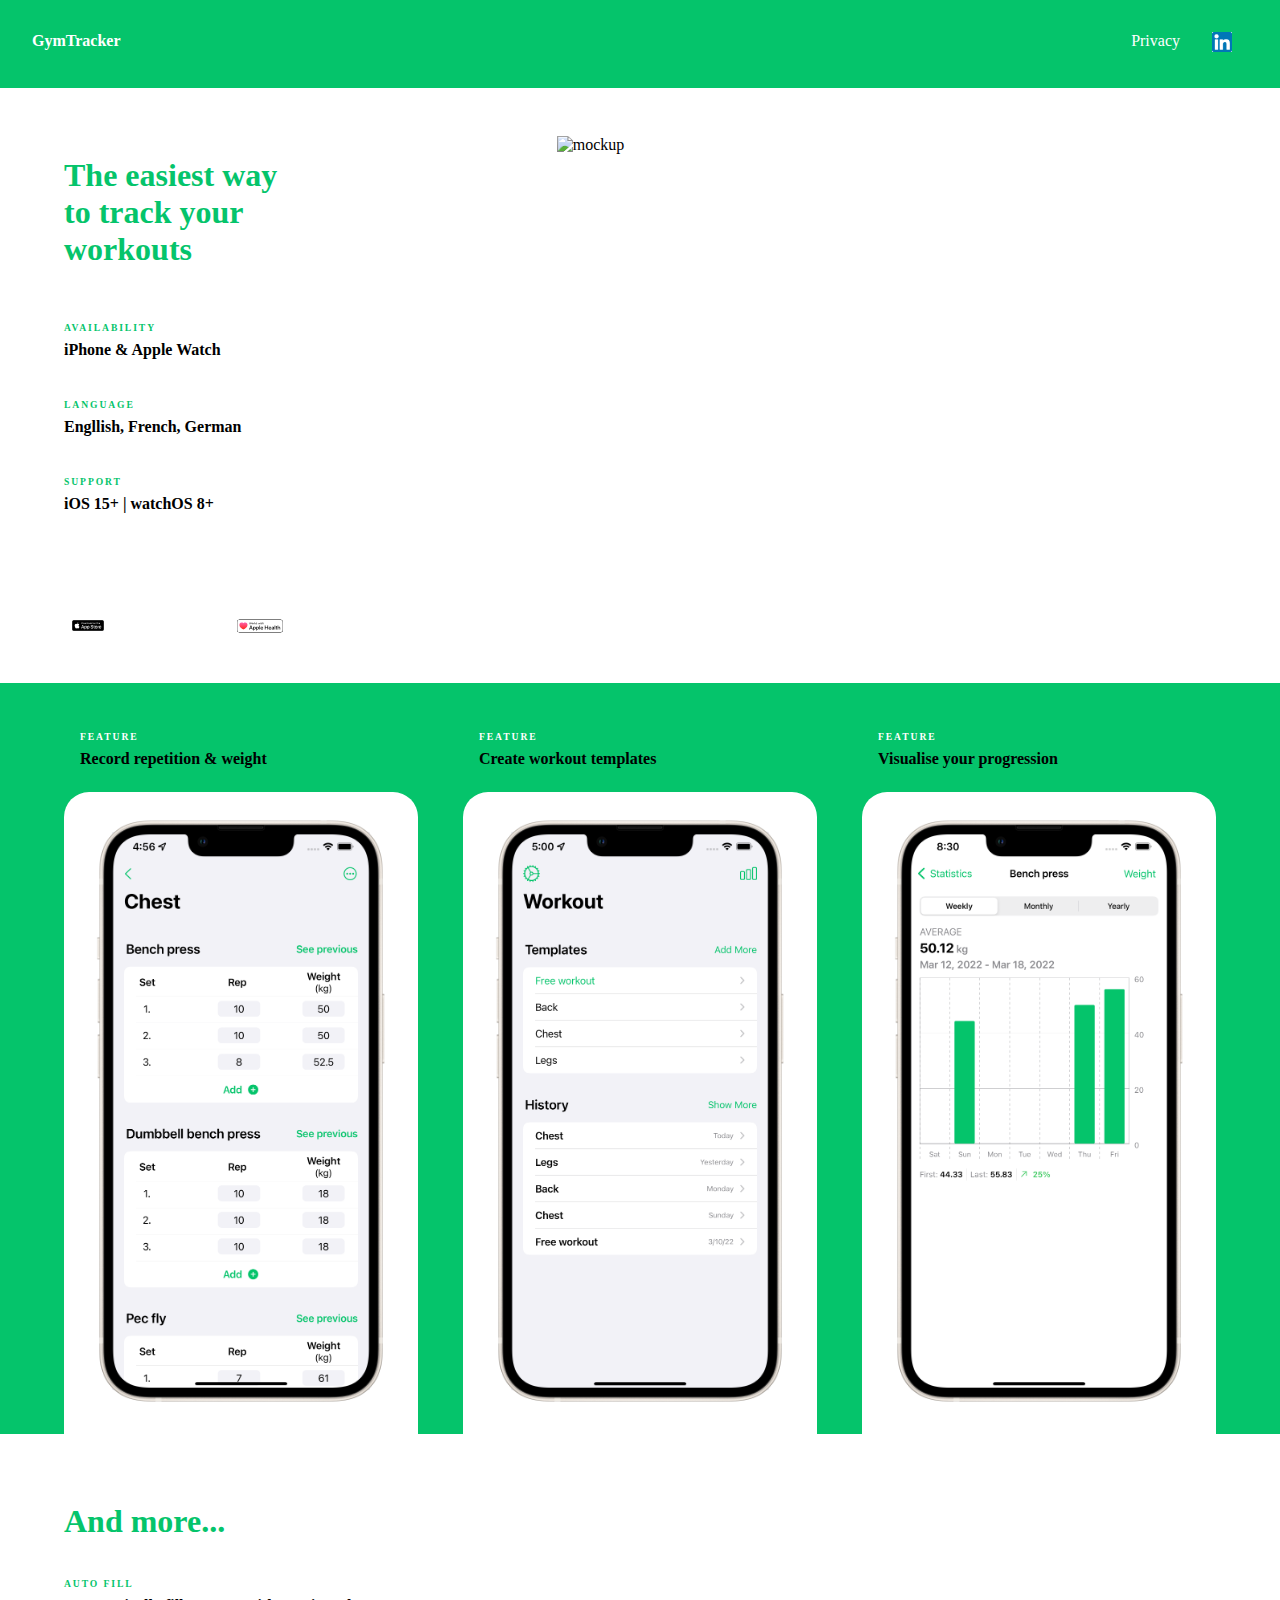
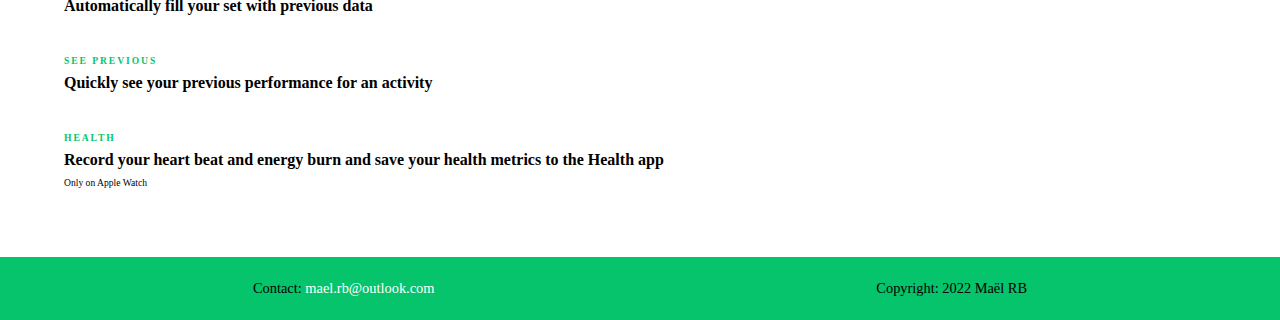
==== commit 1221864b: "Update" ====
--- a/index.html
+++ b/index.html
@@ -6,6 +6,7 @@
     <meta name="viewport" content="width=device-width, initial-scale=1.0">
     <title>GymTracker</title>
     <link rel="stylesheet" href="css/main.css">
+    <link rel="icon" type="image/x-icon" href="/images/logo.svg">
 </head>
 <body>
     <div class="nav-container">
@@ -46,7 +47,7 @@
         </div>
         
         <div class="badge">
-            <a class="hero-badge" href="https://apps.apple.com/fr/app/gymtracker-track-workouts/id1599292875?l=en"><img src="images/appStoreBadge.svg" alt="app store badge"></a>
+            <a href="https://apps.apple.com/fr/app/gymtracker-track-workouts/id1599292875?l=en"><img class="hero-badge" src="images/appStoreBadge.svg" alt="app store badge"></a>
             <img class="hero-badge" src="images/healthBadge.svg" alt="health badge">
         </div>
     </div>
@@ -59,7 +60,7 @@
                     <p>Record repetition & weight</p>
                 </div>
                 <div class="item-container">
-                    <img src="images/mockupFeature1.svg" alt="feature mockup">
+                    <img class="item-img" src="images/mockupFeature1.svg" alt="feature mockup">
                 </div>
             </div>
 
@@ -69,7 +70,7 @@
                     <p>Create workout templates</p>
                 </div>
                 <div class="item-container">
-                    <img src="images/mockupFeature2.svg" alt="feature mockup">
+                    <img class="item-img" src="images/mockupFeature2.svg" alt="feature mockup">
                 </div>
             </div>
 
@@ -79,7 +80,7 @@
                     <p>Visualise your progression</p>
                 </div>
                 <div class="item-container">
-                    <img src="images/mockupFeature3.svg" alt="feature mockup">
+                    <img class="item-img" src="images/mockupFeature3.svg" alt="feature mockup">
                 </div>
             </div>
         </div>
--- a/css/main.css
+++ b/css/main.css
@@ -109,11 +109,12 @@
       -ms-flex-pack: center;
           justify-content: center;
   padding-top: 1em;
+  width: 20%;
 }
 
 .hero-badge {
-  width: 150px;
-  margin: 0 20px;
+  width: 20%;
+  margin: 0 5%;
 }
 
 .features-list-item {
@@ -138,7 +139,7 @@
 
 .caption {
   font-weight: 100;
-  font-size: .5em;
+  font-size: .6em;
 }
 
 .bottom-nav-container {
@@ -148,11 +149,6 @@
   padding: 1em 2em;
   -ms-flex-pack: distribute;
       justify-content: space-around;
-}
-
-.bottom-nav {
-  font-weight: normal;
-  font-size: .85em;
 }
 
 @media only screen and (min-width: 700px) {
@@ -170,7 +166,7 @@
     max-width: 425px;
   }
   .badge {
-    padding-top: 3em;
+    padding-top: 2em;
   }
 }
 
@@ -188,11 +184,14 @@
     color: #05C46B;
   }
   .item-container {
-    width: 300px;
-    padding: 2em 2em 0em 2em;
     display: block;
     margin-left: auto;
     margin-right: auto;
+    margin-top: 2em;
+  }
+  .bottom-nav {
+    font-weight: normal;
+    font-size: .75em;
   }
 }
 
@@ -226,7 +225,11 @@
     padding: 1em;
   }
   .badge {
-    padding-top: 5em;
+    padding-top: 4em;
+  }
+  .bottom-nav {
+    font-weight: normal;
+    font-size: .9em;
   }
 }
 /*# sourceMappingURL=main.css.map */